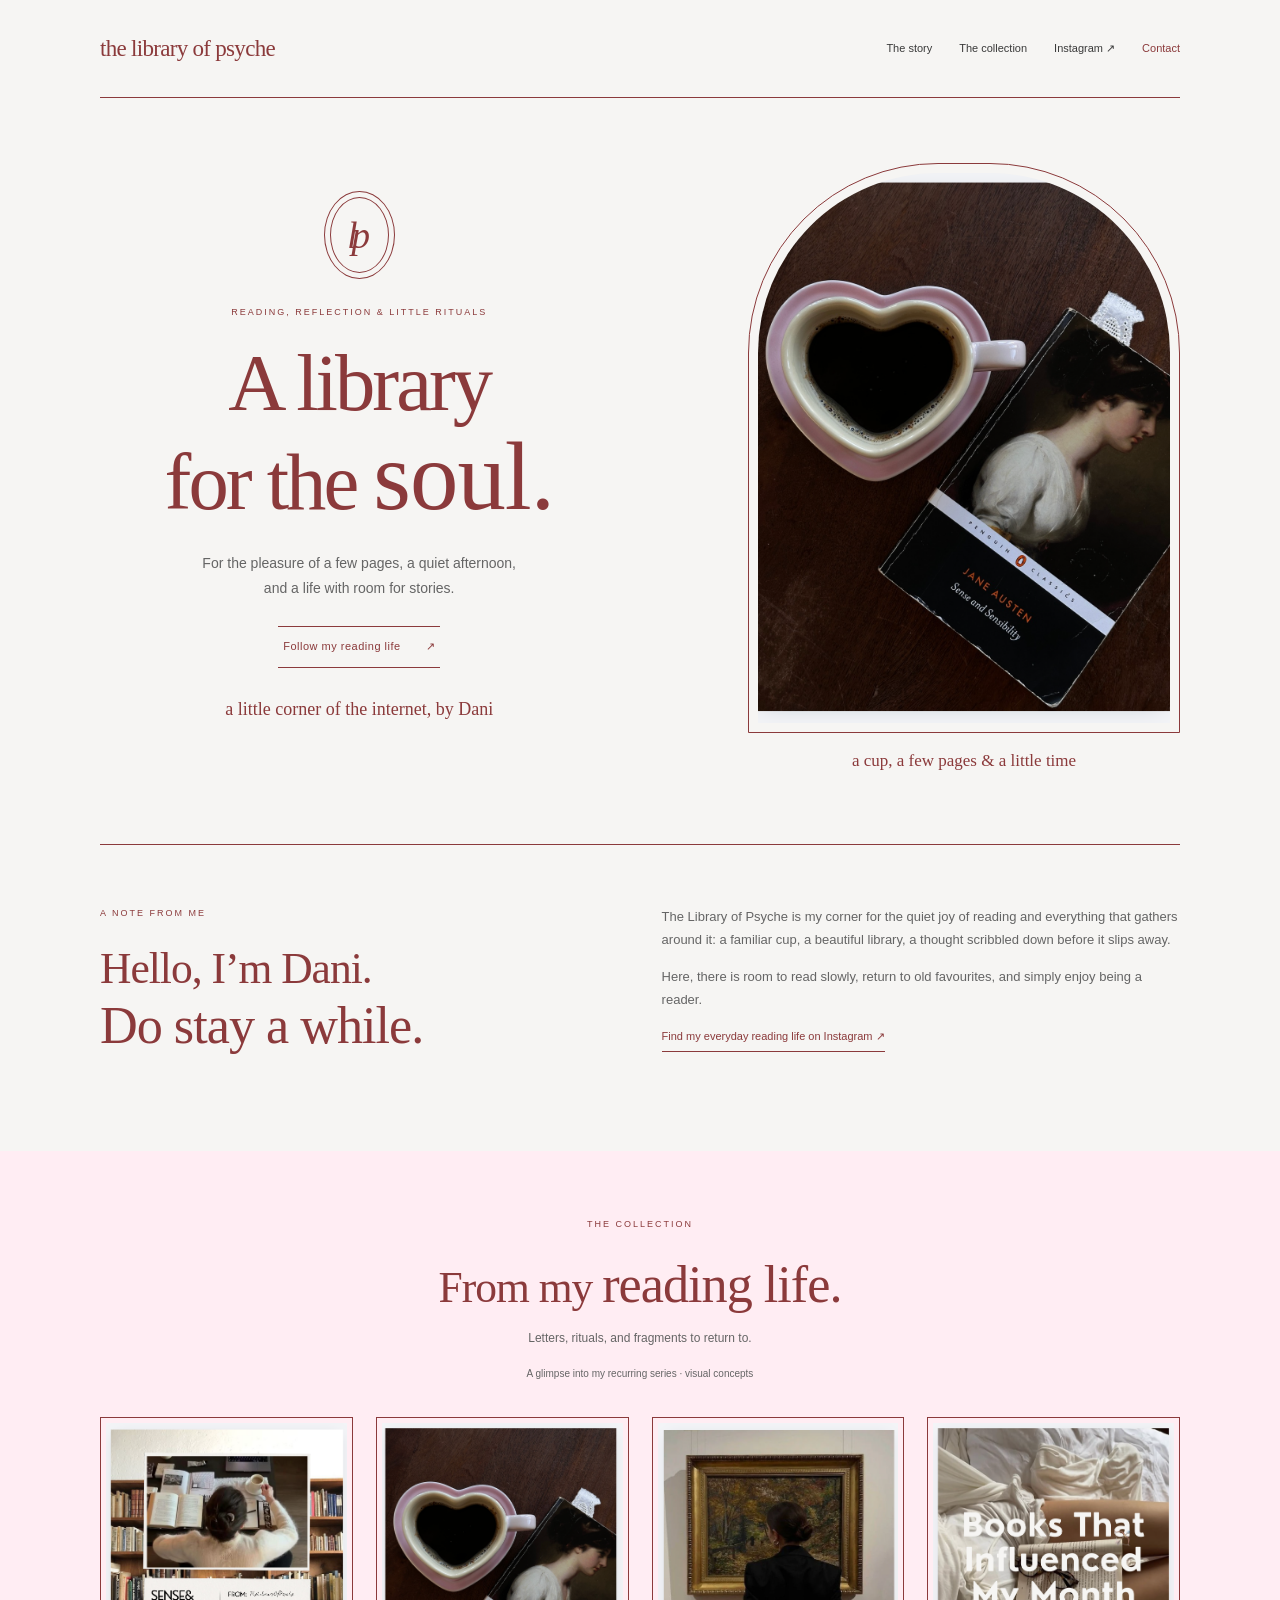
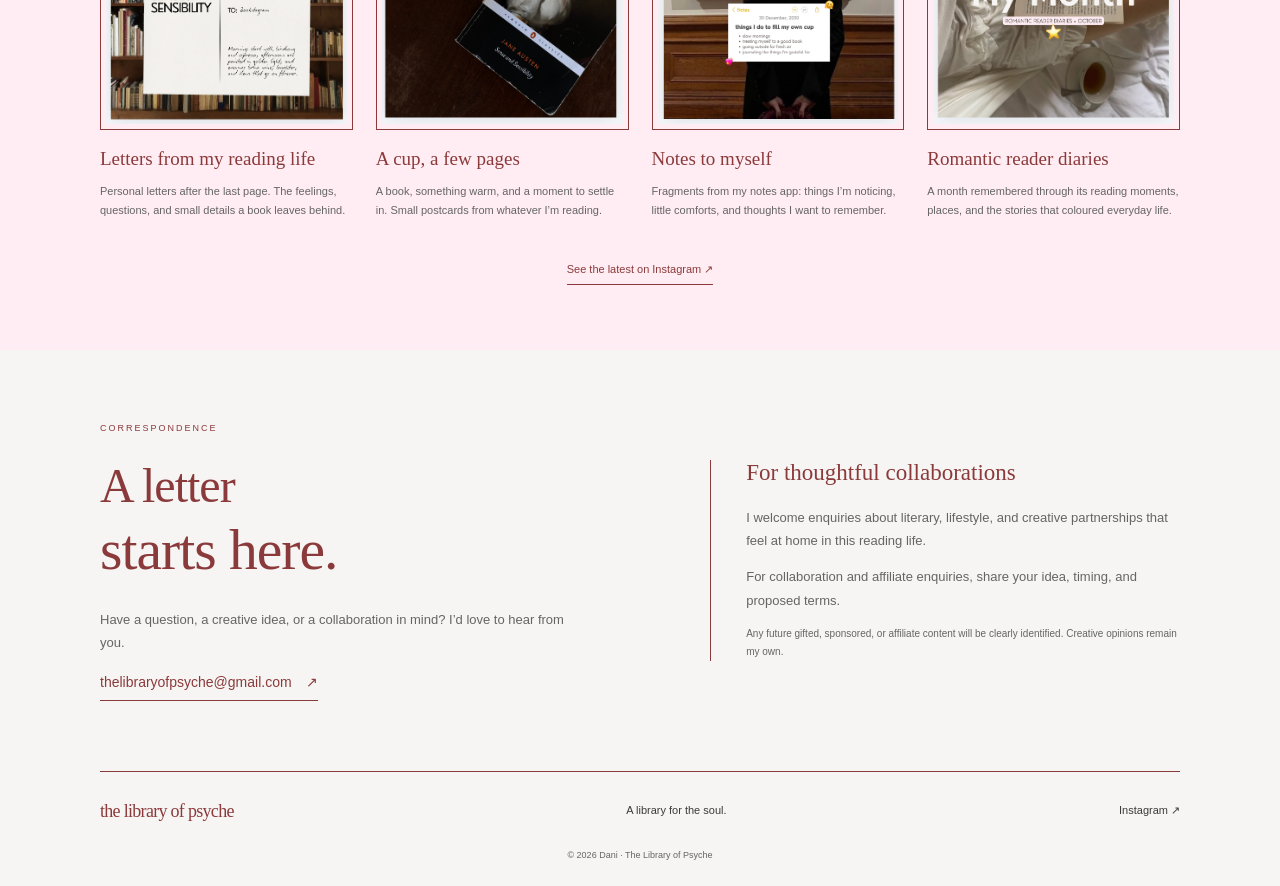
==== index.html @ 0894fc6d "Add files via upload" ====
<!doctype html>
<html lang="en">
<head>
<meta charset="utf-8"><meta name="viewport" content="width=device-width, initial-scale=1">
<title>The Library of Psyche — A library for the soul</title>
<meta name="description" content="A romantic reading life with Dani. Personal letters, quiet rituals, literary places, and little things worth keeping.">
<meta name="theme-color" content="#f6f5f3">
<meta property="og:title" content="The Library of Psyche"><meta property="og:description" content="A library for the soul. Explore Dani’s romantic reading life and creative work."><meta property="og:type" content="website">
<link rel="icon" href="assets/favicon.svg" type="image/svg+xml"><link rel="stylesheet" href="styles.css">
</head>
<body>
<a class="skip" href="#main">Skip to content</a>
<header class="header wrap"><a class="brand" href="#" aria-label="The Library of Psyche home">the library of psyche</a><nav aria-label="Main navigation"><a href="#about">The story</a><a href="#work">The collection</a><a href="https://www.instagram.com/thelibraryofpsyche/" target="_blank" rel="noopener noreferrer">Instagram ↗</a><a class="nav-contact" href="#contact">Contact</a></nav></header>
<main id="main">
<section class="hero wrap" aria-labelledby="hero-title"><div class="hero-copy"><div class="monogram" aria-hidden="true">lp</div><p class="eyebrow">READING, REFLECTION & LITTLE RITUALS</p><h1 id="hero-title">A library<br>for the <span class="script">soul.</span></h1><p class="intro">For the pleasure of a few pages, a quiet afternoon, and a life with room for stories.</p><a class="button" href="https://www.instagram.com/thelibraryofpsyche/" target="_blank" rel="noopener noreferrer">Follow my reading life <span aria-hidden="true">↗</span></a><div class="hero-signature">a little corner of the internet, by Dani</div></div><div class="hero-art"><div class="photo-label">a cup, a few pages & a little time</div><img src="assets/book-and-coffee.png" alt="A heart-shaped cup of coffee beside a well-loved copy of Sense and Sensibility" width="1128" height="1388" fetchpriority="high"></div></section>

<section id="about" class="about wrap"><div><p class="eyebrow">A NOTE FROM ME</p><h2>Hello, I’m Dani.<br><span class="script">Do stay a while.</span></h2></div><div class="about-copy"><p>The Library of Psyche is my corner for the quiet joy of reading and everything that gathers around it: a familiar cup, a beautiful library, a thought scribbled down before it slips away.</p><p>Here, there is room to read slowly, return to old favourites, and simply enjoy being a reader.</p><a class="text-link" href="https://www.instagram.com/thelibraryofpsyche/" target="_blank" rel="noopener noreferrer">Find my everyday reading life on Instagram <span aria-hidden="true">↗</span></a></div></section>
<section id="work" class="collection"><div class="wrap"><div class="section-heading"><div><p class="eyebrow">THE COLLECTION</p><h2>From my <span class="script">reading life.</span></h2></div><p>Letters, rituals, and fragments to return to.</p></div><p class="study-note">A glimpse into my recurring series · visual concepts</p><div class="work-grid"><article class="work-card"><div class="image-wrap"><img src="assets/reading-letter.png" alt="Postcard-style reading letter concept for Sense and Sensibility, layered over library shelves" loading="lazy" width="1118" height="1386"></div><div class="card-heading"><h3>Letters from my reading life</h3></div><p>Personal letters after the last page. The feelings, questions, and small details a book leaves behind.</p></article><article class="work-card offset"><div class="image-wrap"><img src="assets/book-and-coffee.png" alt="Overhead book-and-drink photograph, the recurring composition for A cup, a few pages" loading="lazy" width="1128" height="1388"></div><div class="card-heading"><h3>A cup, a few pages</h3></div><p>A book, something warm, and a moment to settle in. Small postcards from whatever I’m reading.</p></article><article class="work-card"><div class="image-wrap"><img src="assets/personal-notes.png" alt="Personal notes concept about restorative rituals, layered over a photograph in an art gallery" loading="lazy" width="1112" height="1396"></div><div class="card-heading"><h3>Notes to myself</h3></div><p>Fragments from my notes app: things I’m noticing, little comforts, and thoughts I want to remember.</p></article><article class="work-card offset"><div class="image-wrap"><img src="assets/monthly-diary.png" alt="Romantic Reader Diaries October concept with title text over a quiet reading-in-bed photograph" loading="lazy" width="1114" height="1388"></div><div class="card-heading"><h3>Romantic reader diaries</h3></div><p>A month remembered through its reading moments, places, and the stories that coloured everyday life.</p></article></div><div class="collection-footer"><p>And between these pages: bookshops, wandering, and ordinary days.</p><a class="text-link" href="https://www.instagram.com/thelibraryofpsyche/" target="_blank" rel="noopener noreferrer">See the latest on Instagram ↗</a></div></div></section>

<section id="contact" class="contact"><div class="wrap contact-grid"><div><p class="eyebrow">CORRESPONDENCE</p><h2>A letter<br><span class="script">starts here.</span></h2><p>Have a question, a creative idea, or a collaboration in mind? I’d love to hear from you.</p><a class="email" href="mailto:thelibraryofpsyche@gmail.com">thelibraryofpsyche@gmail.com <span aria-hidden="true">↗</span></a></div><div class="collab-note"><h3>For thoughtful collaborations</h3><p>I welcome enquiries about literary, lifestyle, and creative partnerships that feel at home in this reading life.</p><p>For collaboration and affiliate enquiries, share your idea, timing, and proposed terms.</p><p class="disclosure">Any future gifted, sponsored, or affiliate content will be clearly identified. Creative opinions remain my own.</p></div></div></section>
</main>
<footer class="wrap footer"><a class="brand footer-brand" href="#">the library of psyche</a><p>A library for the soul.</p><a href="https://www.instagram.com/thelibraryofpsyche/" target="_blank" rel="noopener noreferrer">Instagram ↗</a><span>© <span id="year">2026</span> Dani · The Library of Psyche</span></footer>
<script src="script.js"></script>
</body></html>
---- styles.css ----
@font-face{font-family:Nourd;src:url('assets/fonts/nourd.woff2') format('woff2');font-display:swap}@font-face{font-family:'New Icon Script';src:url('assets/fonts/new-icon-script.woff2') format('woff2');font-display:swap}@font-face{font-family:'Biro Script Plus';src:url('assets/fonts/biro-script-plus.woff2') format('woff2');font-display:swap}
:root{--paper:#f6f5f3;--wine:#8b3a3b;--ink:#3a3a3a;--pink:#ffedf3;--muted:#656565}*{box-sizing:border-box}html{scroll-behavior:smooth;scroll-padding-top:30px}body{margin:0;background:var(--paper);color:var(--ink);font:15px/1.8 Nourd,'Trebuchet MS',sans-serif}a{color:inherit;text-decoration:none}a:focus-visible{outline:2px solid var(--wine);outline-offset:6px}img{display:block;width:100%;height:auto}.wrap{width:min(1080px,86%);margin-inline:auto}.header{display:flex;align-items:center;justify-content:space-between;padding:28px 0;border-bottom:1px solid var(--wine);gap:25px}.brand{font-family:Georgia,serif;font-size:23px;letter-spacing:-.7px;color:var(--wine)}nav{display:flex;gap:27px;font-size:11px}.nav-contact{color:var(--wine)}.hero{display:grid;grid-template-columns:1.2fr 1fr;gap:12%;align-items:center;padding-block:65px 85px}.hero-copy{text-align:center}.monogram{border:1px solid var(--wine);outline:1px solid var(--wine);outline-offset:5px;border-radius:50%;width:59px;height:76px;display:grid;place-items:center;font:italic 37px Georgia,serif;color:var(--wine);margin:0 auto 31px;letter-spacing:-6px;padding-right:7px}.eyebrow{font-size:9px;font-weight:400;letter-spacing:2px;color:var(--wine);margin:0 0 21px}h1,h2,h3,p{margin-top:0}h1{font-family:Georgia,serif;font-weight:400;font-size:clamp(60px,6.3vw,87px);line-height:1.05;letter-spacing:-3px;color:var(--wine);margin-bottom:23px}.script{font-family:'New Icon Script','Biro Script Plus','Snell Roundhand','Brush Script MT',cursive;font-weight:400;letter-spacing:-1px}h1 .script{font-size:1.2em}.intro{font-size:14px;color:var(--muted);max-width:330px;margin:0 auto 25px}.button{display:inline-flex;gap:25px;border-block:1px solid var(--wine);color:var(--wine);font-size:11px;letter-spacing:.5px;padding:10px 5px}.button:hover,.text-link:hover{color:var(--ink)}.hero-signature{font-family:'Biro Script Plus','Snell Roundhand',cursive;color:var(--wine);font-size:18px;margin-top:25px}.hero-art{position:relative;border:1px solid var(--wine);padding:9px;border-radius:190px 190px 0 0;margin-bottom:26px}.hero-art img{aspect-ratio:3/4;object-fit:cover;border-radius:180px 180px 0 0}.photo-label{position:absolute;top:calc(100% + 14px);left:0;right:0;text-align:center;font-family:'Biro Script Plus','Snell Roundhand',cursive;font-size:17px;color:var(--wine)}.about{border-top:1px solid var(--wine);display:grid;grid-template-columns:1fr 1.2fr;gap:12%;padding-block:60px 70px}h2{font:400 clamp(32px,3.4vw,45px)/1.2 Georgia,serif;letter-spacing:-1px;color:var(--wine);margin-bottom:24px}h2 .script{font-size:1.2em}.about-copy{font-size:13px;color:var(--muted)}.text-link{font-size:11px;color:var(--wine);border-bottom:1px solid var(--wine);padding-bottom:4px;display:inline-block}.collection{padding:65px 0;background:var(--pink)}.section-heading{text-align:center}.section-heading h2{margin-bottom:12px}.section-heading>p{font-size:12px;color:var(--muted);margin-bottom:16px}.study-note{text-align:center;font-size:10px;color:var(--muted);margin:0 0 34px}.work-grid{display:grid;grid-template-columns:repeat(4,1fr);gap:23px}.image-wrap{border:1px solid var(--wine);padding:5px}.image-wrap img{aspect-ratio:4/5;object-fit:cover}.card-heading h3{font:400 19px/1.3 Georgia,serif;color:var(--wine);margin:17px 0 10px}.work-card>p{font-size:11px;color:var(--muted);line-height:1.7;margin-bottom:0}.collection-footer{text-align:center;margin-top:35px}.collection-footer p{display:none}.contact{padding-block:70px}.contact-grid{display:grid;grid-template-columns:1fr 1fr;gap:13%;align-items:center}.contact h2{font-size:48px}.contact p:not(.eyebrow){font-size:13px;color:var(--muted)}.email{display:inline-block;color:var(--wine);font-size:14px;border-bottom:1px solid var(--wine);padding-bottom:5px}.email span{margin-left:10px}.collab-note{border-left:1px solid var(--wine);padding-left:35px}.collab-note h3{font:400 23px Georgia,serif;color:var(--wine);margin-bottom:20px}.collab-note .disclosure{font-size:10px!important;margin-bottom:0}.footer{display:flex;flex-wrap:wrap;justify-content:space-between;align-items:center;gap:20px;border-top:1px solid var(--wine);padding-block:23px}.footer .brand{font-size:18px}.footer p,.footer>a:not(.brand){font-size:11px;margin:0}.footer>span{font-size:9px;color:var(--muted);width:100%;text-align:center}.skip{position:absolute;top:-100px;left:15px;background:var(--paper);padding:10px;z-index:10}.skip:focus{top:10px}
@media(max-width:760px){.header{flex-direction:column;gap:16px;padding-block:23px}nav{gap:24px;font-size:10px}.hero{gap:8%;padding-block:55px 65px}.eyebrow{font-size:8px;letter-spacing:1.2px}h1{font-size:58px}.intro{font-size:12px}.hero-signature{font-size:15px}.button{font-size:10px;gap:10px}.hero-art{padding:6px}.photo-label{font-size:14px}.monogram{width:45px;height:58px;font-size:29px;margin-bottom:24px}.about{gap:8%;padding-block:45px}.work-grid{grid-template-columns:1fr 1fr;gap:32px 22px}.work-card>p{font-size:12px}.contact-grid{gap:8%}.collab-note{padding-left:22px}.email{font-size:11px}.contact h2{font-size:39px}}@media(max-width:520px){.hero{grid-template-columns:1fr;gap:36px;padding-top:40px}h1{font-size:68px}.hero-art{width:72%;margin:0 auto 25px}.intro{font-size:13px;max-width:280px}.hero-signature{font-size:18px}.button{font-size:11px}.about{grid-template-columns:1fr;gap:4px}.about-copy{font-size:13px}.collection{padding-block:45px}.card-heading h3{font-size:18px}.work-card>p{font-size:11px}.contact-grid{grid-template-columns:1fr;gap:30px}.contact{padding-block:45px}.contact h2{font-size:42px}.collab-note{border-left:0;border-top:1px solid var(--wine);padding:25px 0 0}.email{font-size:13px}.footer{justify-content:center;text-align:center}.footer .brand{width:100%}}@media(prefers-reduced-motion:reduce){html{scroll-behavior:auto}}
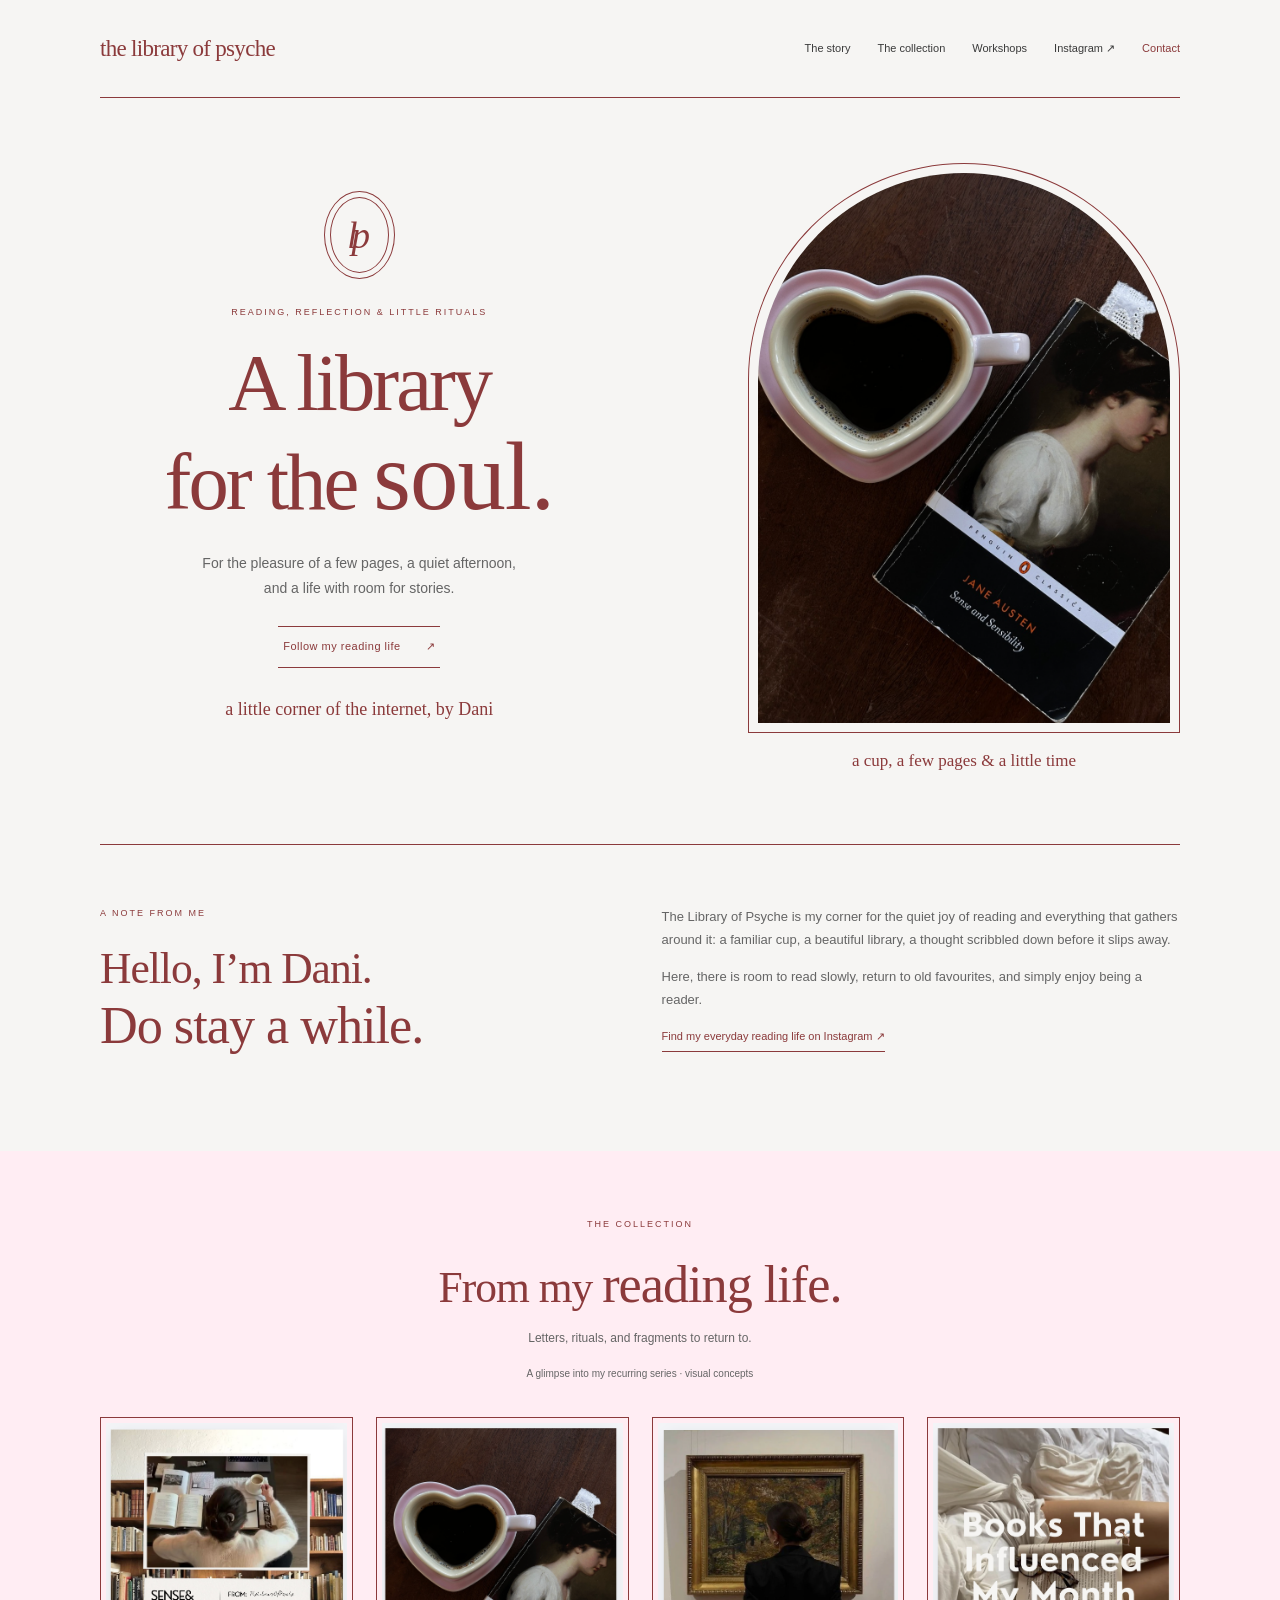
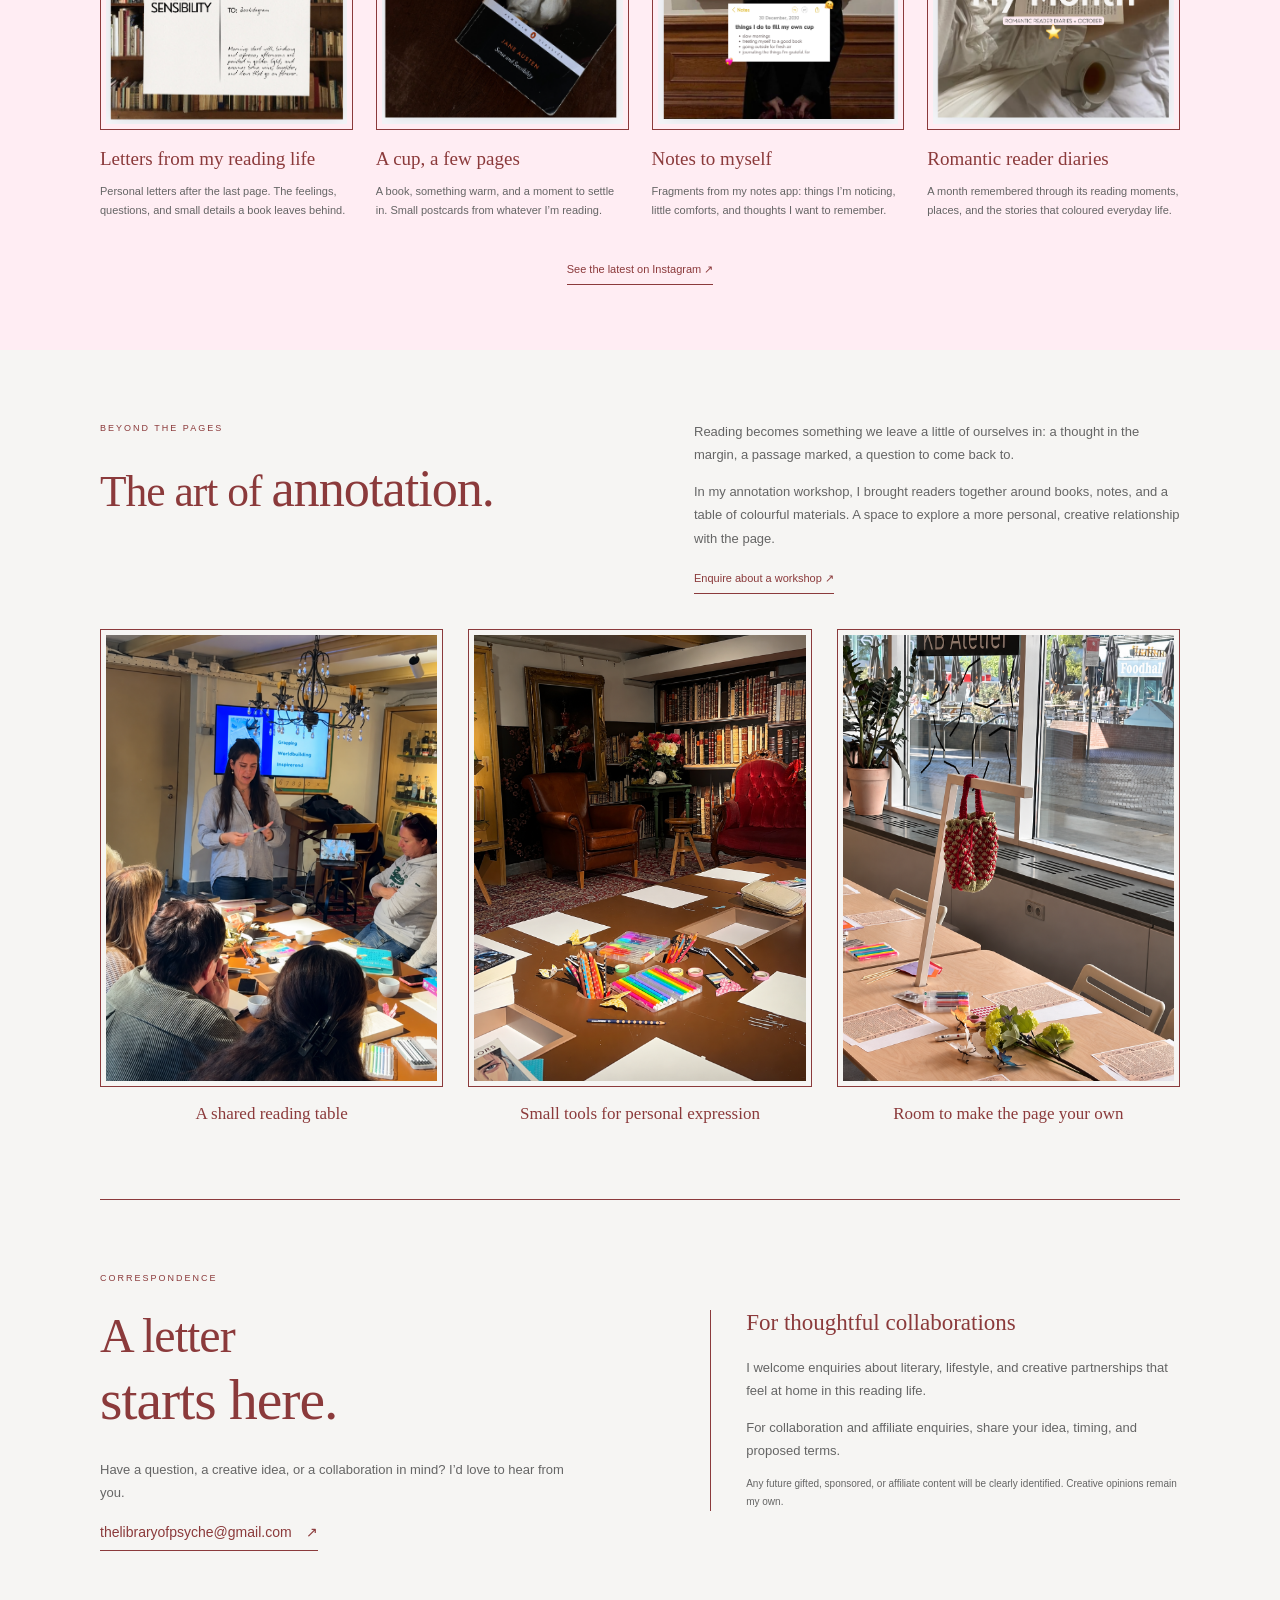
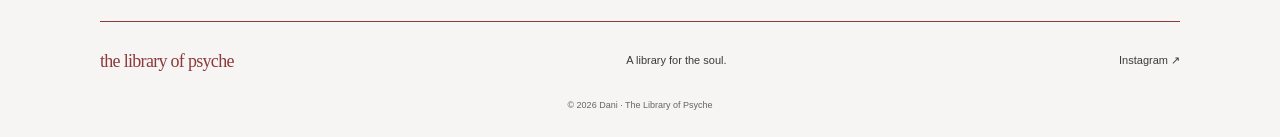
==== commit 93cc76ae: "Add files via upload" ====
--- a/index.html
+++ b/index.html
@@ -6,16 +6,20 @@
 <meta name="description" content="A romantic reading life with Dani. Personal letters, quiet rituals, literary places, and little things worth keeping.">
 <meta name="theme-color" content="#f6f5f3">
 <meta property="og:title" content="The Library of Psyche"><meta property="og:description" content="A library for the soul. Explore Dani’s romantic reading life and creative work."><meta property="og:type" content="website">
-<link rel="icon" href="assets/favicon.svg" type="image/svg+xml"><link rel="stylesheet" href="styles.css">
+<link rel="icon" href="assets/favicon.png" type="image/png"><link rel="stylesheet" href="styles.css">
 </head>
 <body>
 <a class="skip" href="#main">Skip to content</a>
-<header class="header wrap"><a class="brand" href="#" aria-label="The Library of Psyche home">the library of psyche</a><nav aria-label="Main navigation"><a href="#about">The story</a><a href="#work">The collection</a><a href="https://www.instagram.com/thelibraryofpsyche/" target="_blank" rel="noopener noreferrer">Instagram ↗</a><a class="nav-contact" href="#contact">Contact</a></nav></header>
+<header class="header wrap"><a class="brand" href="#" aria-label="The Library of Psyche home">the library of psyche</a><nav aria-label="Main navigation"><a href="#about">The story</a><a href="#work">The collection</a><a href="#workshops">Workshops</a><a href="https://www.instagram.com/thelibraryofpsyche/" target="_blank" rel="noopener noreferrer">Instagram ↗</a><a class="nav-contact" href="#contact">Contact</a></nav></header>
 <main id="main">
-<section class="hero wrap" aria-labelledby="hero-title"><div class="hero-copy"><div class="monogram" aria-hidden="true">lp</div><p class="eyebrow">READING, REFLECTION & LITTLE RITUALS</p><h1 id="hero-title">A library<br>for the <span class="script">soul.</span></h1><p class="intro">For the pleasure of a few pages, a quiet afternoon, and a life with room for stories.</p><a class="button" href="https://www.instagram.com/thelibraryofpsyche/" target="_blank" rel="noopener noreferrer">Follow my reading life <span aria-hidden="true">↗</span></a><div class="hero-signature">a little corner of the internet, by Dani</div></div><div class="hero-art"><div class="photo-label">a cup, a few pages & a little time</div><img src="assets/book-and-coffee.png" alt="A heart-shaped cup of coffee beside a well-loved copy of Sense and Sensibility" width="1128" height="1388" fetchpriority="high"></div></section>
+<section class="hero wrap" aria-labelledby="hero-title"><div class="hero-copy"><div class="monogram" aria-hidden="true">lp</div><p class="eyebrow">READING, REFLECTION & LITTLE RITUALS</p><h1 id="hero-title">A library<br>for the <span class="script">soul.</span></h1><p class="intro">For the pleasure of a few pages, a quiet afternoon, and a life with room for stories.</p><a class="button" href="https://www.instagram.com/thelibraryofpsyche/" target="_blank" rel="noopener noreferrer">Follow my reading life <span aria-hidden="true">↗</span></a><div class="hero-signature">a little corner of the internet, by Dani</div></div><div class="hero-art"><div class="photo-label">a cup, a few pages & a little time</div><div class="hero-photo"><img src="assets/book-and-coffee.png" alt="A heart-shaped cup of coffee beside a well-loved copy of Sense and Sensibility" width="1128" height="1388" fetchpriority="high"></div></div></section>
 
 <section id="about" class="about wrap"><div><p class="eyebrow">A NOTE FROM ME</p><h2>Hello, I’m Dani.<br><span class="script">Do stay a while.</span></h2></div><div class="about-copy"><p>The Library of Psyche is my corner for the quiet joy of reading and everything that gathers around it: a familiar cup, a beautiful library, a thought scribbled down before it slips away.</p><p>Here, there is room to read slowly, return to old favourites, and simply enjoy being a reader.</p><a class="text-link" href="https://www.instagram.com/thelibraryofpsyche/" target="_blank" rel="noopener noreferrer">Find my everyday reading life on Instagram <span aria-hidden="true">↗</span></a></div></section>
 <section id="work" class="collection"><div class="wrap"><div class="section-heading"><div><p class="eyebrow">THE COLLECTION</p><h2>From my <span class="script">reading life.</span></h2></div><p>Letters, rituals, and fragments to return to.</p></div><p class="study-note">A glimpse into my recurring series · visual concepts</p><div class="work-grid"><article class="work-card"><div class="image-wrap"><img src="assets/reading-letter.png" alt="Postcard-style reading letter concept for Sense and Sensibility, layered over library shelves" loading="lazy" width="1118" height="1386"></div><div class="card-heading"><h3>Letters from my reading life</h3></div><p>Personal letters after the last page. The feelings, questions, and small details a book leaves behind.</p></article><article class="work-card offset"><div class="image-wrap"><img src="assets/book-and-coffee.png" alt="Overhead book-and-drink photograph, the recurring composition for A cup, a few pages" loading="lazy" width="1128" height="1388"></div><div class="card-heading"><h3>A cup, a few pages</h3></div><p>A book, something warm, and a moment to settle in. Small postcards from whatever I’m reading.</p></article><article class="work-card"><div class="image-wrap"><img src="assets/personal-notes.png" alt="Personal notes concept about restorative rituals, layered over a photograph in an art gallery" loading="lazy" width="1112" height="1396"></div><div class="card-heading"><h3>Notes to myself</h3></div><p>Fragments from my notes app: things I’m noticing, little comforts, and thoughts I want to remember.</p></article><article class="work-card offset"><div class="image-wrap"><img src="assets/monthly-diary.png" alt="Romantic Reader Diaries October concept with title text over a quiet reading-in-bed photograph" loading="lazy" width="1114" height="1388"></div><div class="card-heading"><h3>Romantic reader diaries</h3></div><p>A month remembered through its reading moments, places, and the stories that coloured everyday life.</p></article></div><div class="collection-footer"><p>And between these pages: bookshops, wandering, and ordinary days.</p><a class="text-link" href="https://www.instagram.com/thelibraryofpsyche/" target="_blank" rel="noopener noreferrer">See the latest on Instagram ↗</a></div></div></section>
+
+<section id="workshops" class="workshops wrap" aria-labelledby="workshop-title">
+<div class="workshop-heading"><div><p class="eyebrow">BEYOND THE PAGES</p><h2 id="workshop-title">The art of <span class="script">annotation.</span></h2></div><div class="workshop-copy"><p>Reading becomes something we leave a little of ourselves in: a thought in the margin, a passage marked, a question to come back to.</p><p>In my annotation workshop, I brought readers together around books, notes, and a table of colourful materials. A space to explore a more personal, creative relationship with the page.</p><a class="text-link" href="mailto:thelibraryofpsyche@gmail.com?subject=Annotation%20workshop%20enquiry">Enquire about a workshop ↗</a></div></div>
+<div class="workshop-gallery"><figure><img src="assets/workshop-gathering.png" width="1143" height="1376" loading="lazy" alt="An annotation workshop in progress, with readers gathered around a table of books and pens"><figcaption>A shared reading table</figcaption></figure><figure><img src="assets/workshop-materials.png" width="1050" height="1498" loading="lazy" alt="Annotation materials, colourful pens, paper and books laid out in a book-lined room"><figcaption>Small tools for personal expression</figcaption></figure><figure><img src="assets/workshop-atelier.png" width="1007" height="1562" loading="lazy" alt="Workshop tables at KB Atelier prepared with printed reading passages and creative materials"><figcaption>Room to make the page your own</figcaption></figure></div></section>
 
 <section id="contact" class="contact"><div class="wrap contact-grid"><div><p class="eyebrow">CORRESPONDENCE</p><h2>A letter<br><span class="script">starts here.</span></h2><p>Have a question, a creative idea, or a collaboration in mind? I’d love to hear from you.</p><a class="email" href="mailto:thelibraryofpsyche@gmail.com">thelibraryofpsyche@gmail.com <span aria-hidden="true">↗</span></a></div><div class="collab-note"><h3>For thoughtful collaborations</h3><p>I welcome enquiries about literary, lifestyle, and creative partnerships that feel at home in this reading life.</p><p>For collaboration and affiliate enquiries, share your idea, timing, and proposed terms.</p><p class="disclosure">Any future gifted, sponsored, or affiliate content will be clearly identified. Creative opinions remain my own.</p></div></div></section>
 </main>
--- a/styles.css
+++ b/styles.css
@@ -1,3 +1,10 @@
 @font-face{font-family:Nourd;src:url('assets/fonts/nourd.woff2') format('woff2');font-display:swap}@font-face{font-family:'New Icon Script';src:url('assets/fonts/new-icon-script.woff2') format('woff2');font-display:swap}@font-face{font-family:'Biro Script Plus';src:url('assets/fonts/biro-script-plus.woff2') format('woff2');font-display:swap}
-:root{--paper:#f6f5f3;--wine:#8b3a3b;--ink:#3a3a3a;--pink:#ffedf3;--muted:#656565}*{box-sizing:border-box}html{scroll-behavior:smooth;scroll-padding-top:30px}body{margin:0;background:var(--paper);color:var(--ink);font:15px/1.8 Nourd,'Trebuchet MS',sans-serif}a{color:inherit;text-decoration:none}a:focus-visible{outline:2px solid var(--wine);outline-offset:6px}img{display:block;width:100%;height:auto}.wrap{width:min(1080px,86%);margin-inline:auto}.header{display:flex;align-items:center;justify-content:space-between;padding:28px 0;border-bottom:1px solid var(--wine);gap:25px}.brand{font-family:Georgia,serif;font-size:23px;letter-spacing:-.7px;color:var(--wine)}nav{display:flex;gap:27px;font-size:11px}.nav-contact{color:var(--wine)}.hero{display:grid;grid-template-columns:1.2fr 1fr;gap:12%;align-items:center;padding-block:65px 85px}.hero-copy{text-align:center}.monogram{border:1px solid var(--wine);outline:1px solid var(--wine);outline-offset:5px;border-radius:50%;width:59px;height:76px;display:grid;place-items:center;font:italic 37px Georgia,serif;color:var(--wine);margin:0 auto 31px;letter-spacing:-6px;padding-right:7px}.eyebrow{font-size:9px;font-weight:400;letter-spacing:2px;color:var(--wine);margin:0 0 21px}h1,h2,h3,p{margin-top:0}h1{font-family:Georgia,serif;font-weight:400;font-size:clamp(60px,6.3vw,87px);line-height:1.05;letter-spacing:-3px;color:var(--wine);margin-bottom:23px}.script{font-family:'New Icon Script','Biro Script Plus','Snell Roundhand','Brush Script MT',cursive;font-weight:400;letter-spacing:-1px}h1 .script{font-size:1.2em}.intro{font-size:14px;color:var(--muted);max-width:330px;margin:0 auto 25px}.button{display:inline-flex;gap:25px;border-block:1px solid var(--wine);color:var(--wine);font-size:11px;letter-spacing:.5px;padding:10px 5px}.button:hover,.text-link:hover{color:var(--ink)}.hero-signature{font-family:'Biro Script Plus','Snell Roundhand',cursive;color:var(--wine);font-size:18px;margin-top:25px}.hero-art{position:relative;border:1px solid var(--wine);padding:9px;border-radius:190px 190px 0 0;margin-bottom:26px}.hero-art img{aspect-ratio:3/4;object-fit:cover;border-radius:180px 180px 0 0}.photo-label{position:absolute;top:calc(100% + 14px);left:0;right:0;text-align:center;font-family:'Biro Script Plus','Snell Roundhand',cursive;font-size:17px;color:var(--wine)}.about{border-top:1px solid var(--wine);display:grid;grid-template-columns:1fr 1.2fr;gap:12%;padding-block:60px 70px}h2{font:400 clamp(32px,3.4vw,45px)/1.2 Georgia,serif;letter-spacing:-1px;color:var(--wine);margin-bottom:24px}h2 .script{font-size:1.2em}.about-copy{font-size:13px;color:var(--muted)}.text-link{font-size:11px;color:var(--wine);border-bottom:1px solid var(--wine);padding-bottom:4px;display:inline-block}.collection{padding:65px 0;background:var(--pink)}.section-heading{text-align:center}.section-heading h2{margin-bottom:12px}.section-heading>p{font-size:12px;color:var(--muted);margin-bottom:16px}.study-note{text-align:center;font-size:10px;color:var(--muted);margin:0 0 34px}.work-grid{display:grid;grid-template-columns:repeat(4,1fr);gap:23px}.image-wrap{border:1px solid var(--wine);padding:5px}.image-wrap img{aspect-ratio:4/5;object-fit:cover}.card-heading h3{font:400 19px/1.3 Georgia,serif;color:var(--wine);margin:17px 0 10px}.work-card>p{font-size:11px;color:var(--muted);line-height:1.7;margin-bottom:0}.collection-footer{text-align:center;margin-top:35px}.collection-footer p{display:none}.contact{padding-block:70px}.contact-grid{display:grid;grid-template-columns:1fr 1fr;gap:13%;align-items:center}.contact h2{font-size:48px}.contact p:not(.eyebrow){font-size:13px;color:var(--muted)}.email{display:inline-block;color:var(--wine);font-size:14px;border-bottom:1px solid var(--wine);padding-bottom:5px}.email span{margin-left:10px}.collab-note{border-left:1px solid var(--wine);padding-left:35px}.collab-note h3{font:400 23px Georgia,serif;color:var(--wine);margin-bottom:20px}.collab-note .disclosure{font-size:10px!important;margin-bottom:0}.footer{display:flex;flex-wrap:wrap;justify-content:space-between;align-items:center;gap:20px;border-top:1px solid var(--wine);padding-block:23px}.footer .brand{font-size:18px}.footer p,.footer>a:not(.brand){font-size:11px;margin:0}.footer>span{font-size:9px;color:var(--muted);width:100%;text-align:center}.skip{position:absolute;top:-100px;left:15px;background:var(--paper);padding:10px;z-index:10}.skip:focus{top:10px}
+:root{--paper:#f6f5f3;--wine:#8b3a3b;--deep-wine:#5d2526;--ink:#3a3a3a;--pink:#ffedf3;--muted:#656565}*{box-sizing:border-box}html{scroll-behavior:smooth;scroll-padding-top:30px}body{margin:0;background:var(--paper);color:var(--ink);font:15px/1.8 Nourd,'Trebuchet MS',sans-serif}a{color:inherit;text-decoration:none}a:focus-visible{outline:2px solid var(--wine);outline-offset:6px}img{display:block;width:100%;height:auto}.wrap{width:min(1080px,86%);margin-inline:auto}.header{display:flex;align-items:center;justify-content:space-between;padding:28px 0;border-bottom:1px solid var(--wine);gap:25px}.brand{font-family:Georgia,serif;font-size:23px;letter-spacing:-.7px;color:var(--wine)}nav{display:flex;gap:27px;font-size:11px}.nav-contact{color:var(--wine)}.hero{display:grid;grid-template-columns:1.2fr 1fr;gap:12%;align-items:center;padding-block:65px 85px}.hero-copy{text-align:center}.monogram{border:1px solid var(--wine);outline:1px solid var(--wine);outline-offset:5px;border-radius:50%;width:59px;height:76px;display:grid;place-items:center;font:italic 37px Georgia,serif;color:var(--wine);margin:0 auto 31px;letter-spacing:-6px;padding-right:7px}.eyebrow{font-size:9px;font-weight:400;letter-spacing:2px;color:var(--wine);margin:0 0 21px}h1,h2,h3,p{margin-top:0}h1{font-family:Georgia,serif;font-weight:400;font-size:clamp(60px,6.3vw,87px);line-height:1.05;letter-spacing:-3px;color:var(--wine);margin-bottom:23px}.script{font-family:'New Icon Script','Biro Script Plus','Snell Roundhand','Brush Script MT',cursive;font-weight:400;letter-spacing:-1px}h1 .script{font-size:1.2em}.intro{font-size:14px;color:var(--muted);max-width:330px;margin:0 auto 25px}.button{display:inline-flex;gap:25px;border-block:1px solid var(--wine);color:var(--wine);font-size:11px;letter-spacing:.5px;padding:10px 5px}.button:hover,.text-link:hover{color:var(--ink)}.hero-signature{font-family:'Biro Script Plus','Snell Roundhand',cursive;color:var(--wine);font-size:18px;margin-top:25px}.hero-art{position:relative;border:1px solid var(--wine);padding:9px;border-radius:190px 190px 0 0;margin-bottom:26px}.hero-art img{aspect-ratio:3/4;object-fit:cover;border-radius:180px 180px 0 0}.photo-label{position:absolute;top:calc(100% + 14px);left:0;right:0;text-align:center;font-family:'Biro Script Plus','Snell Roundhand',cursive;font-size:17px;color:var(--wine)}.about{border-top:1px solid var(--wine);display:grid;grid-template-columns:1fr 1.2fr;gap:12%;padding-block:60px 70px}h2{font:400 clamp(32px,3.4vw,45px)/1.2 Georgia,serif;letter-spacing:-1px;color:var(--wine);margin-bottom:24px}h2 .script{font-size:1.2em}.about-copy{font-size:13px;color:var(--muted)}.text-link{font-size:11px;color:var(--wine);border-bottom:1px solid var(--wine);padding-bottom:4px;display:inline-block}.collection{padding:65px 0;background:var(--pink)}.section-heading{text-align:center}.section-heading h2{margin-bottom:12px}.section-heading>p{font-size:12px;color:var(--muted);margin-bottom:16px}.study-note{text-align:center;font-size:10px;color:var(--muted);margin:0 0 34px}.work-grid{display:grid;grid-template-columns:repeat(4,1fr);gap:23px}.image-wrap{border:1px solid var(--wine);padding:5px}.image-wrap img{aspect-ratio:4/5;object-fit:cover}.card-heading h3{font:400 19px/1.3 Georgia,serif;color:var(--wine);margin:17px 0 10px}.work-card>p{font-size:11px;color:var(--muted);line-height:1.7;margin-bottom:0}.collection-footer{text-align:center;margin-top:35px}.collection-footer p{display:none}.contact{padding-block:70px}.contact-grid{display:grid;grid-template-columns:1fr 1fr;gap:13%;align-items:center}.contact h2{font-size:48px}.contact p:not(.eyebrow){font-size:13px;color:var(--muted)}.email{display:inline-block;color:var(--wine);font-size:14px;border-bottom:1px solid var(--wine);padding-bottom:5px}.email span{margin-left:10px}.collab-note{border-left:1px solid var(--wine);padding-left:35px}.collab-note h3{font:400 23px Georgia,serif;color:var(--wine);margin-bottom:20px}.collab-note .disclosure{font-size:10px!important;margin-bottom:0}.footer{display:flex;flex-wrap:wrap;justify-content:space-between;align-items:center;gap:20px;border-top:1px solid var(--wine);padding-block:23px}.footer .brand{font-size:18px}.footer p,.footer>a:not(.brand){font-size:11px;margin:0}.footer>span{font-size:9px;color:var(--muted);width:100%;text-align:center}.skip{position:absolute;top:-100px;left:15px;background:var(--paper);padding:10px;z-index:10}.skip:focus{top:10px}
 @media(max-width:760px){.header{flex-direction:column;gap:16px;padding-block:23px}nav{gap:24px;font-size:10px}.hero{gap:8%;padding-block:55px 65px}.eyebrow{font-size:8px;letter-spacing:1.2px}h1{font-size:58px}.intro{font-size:12px}.hero-signature{font-size:15px}.button{font-size:10px;gap:10px}.hero-art{padding:6px}.photo-label{font-size:14px}.monogram{width:45px;height:58px;font-size:29px;margin-bottom:24px}.about{gap:8%;padding-block:45px}.work-grid{grid-template-columns:1fr 1fr;gap:32px 22px}.work-card>p{font-size:12px}.contact-grid{gap:8%}.collab-note{padding-left:22px}.email{font-size:11px}.contact h2{font-size:39px}}@media(max-width:520px){.hero{grid-template-columns:1fr;gap:36px;padding-top:40px}h1{font-size:68px}.hero-art{width:72%;margin:0 auto 25px}.intro{font-size:13px;max-width:280px}.hero-signature{font-size:18px}.button{font-size:11px}.about{grid-template-columns:1fr;gap:4px}.about-copy{font-size:13px}.collection{padding-block:45px}.card-heading h3{font-size:18px}.work-card>p{font-size:11px}.contact-grid{grid-template-columns:1fr;gap:30px}.contact{padding-block:45px}.contact h2{font-size:42px}.collab-note{border-left:0;border-top:1px solid var(--wine);padding:25px 0 0}.email{font-size:13px}.footer{justify-content:center;text-align:center}.footer .brand{width:100%}}@media(prefers-reduced-motion:reduce){html{scroll-behavior:auto}}
+
+/* Clip the photograph inside one responsive arch, including its existing pale edge. */
+.hero-art{border-radius:50% 50% 0 0 / 38% 38% 0 0}.hero-photo{aspect-ratio:3/4;overflow:hidden;border-radius:50% 50% 0 0 / 38% 38% 0 0}.hero-photo img{width:100%;height:100%;aspect-ratio:auto;object-fit:cover;object-position:center;border-radius:0;transform:scale(1.065)}
+.workshops{padding-block:70px;border-bottom:1px solid var(--wine)}.workshop-heading{display:grid;grid-template-columns:1fr 1fr;gap:10%;align-items:start;margin-bottom:35px}.workshop-copy p{font-size:13px;color:var(--muted)}.workshop-gallery{display:grid;grid-template-columns:repeat(3,1fr);gap:25px}.workshop-gallery figure{margin:0}.workshop-gallery img{aspect-ratio:3/4;object-fit:cover;border:1px solid var(--wine);padding:5px}.workshop-gallery figure:first-child img{object-position:50% 30%}.workshop-gallery figcaption{text-align:center;font-family:'Biro Script Plus','Snell Roundhand',cursive;color:var(--wine);font-size:17px;margin-top:12px}
+@media(max-width:760px){nav{gap:17px}.workshop-heading{gap:6%}.workshop-gallery{gap:15px}.workshop-gallery figcaption{font-size:14px}}@media(max-width:520px){nav{gap:13px;font-size:9px}.workshops{padding-block:45px}.workshop-heading{grid-template-columns:1fr;gap:5px}.workshop-gallery{grid-template-columns:1fr 1fr}.workshop-gallery figure:first-child{grid-column:1/-1}.workshop-gallery figure:first-child img{aspect-ratio:4/3}.workshop-gallery figcaption{font-size:15px}}
+
+.button:hover,.text-link:hover,.email:hover{color:var(--deep-wine)}
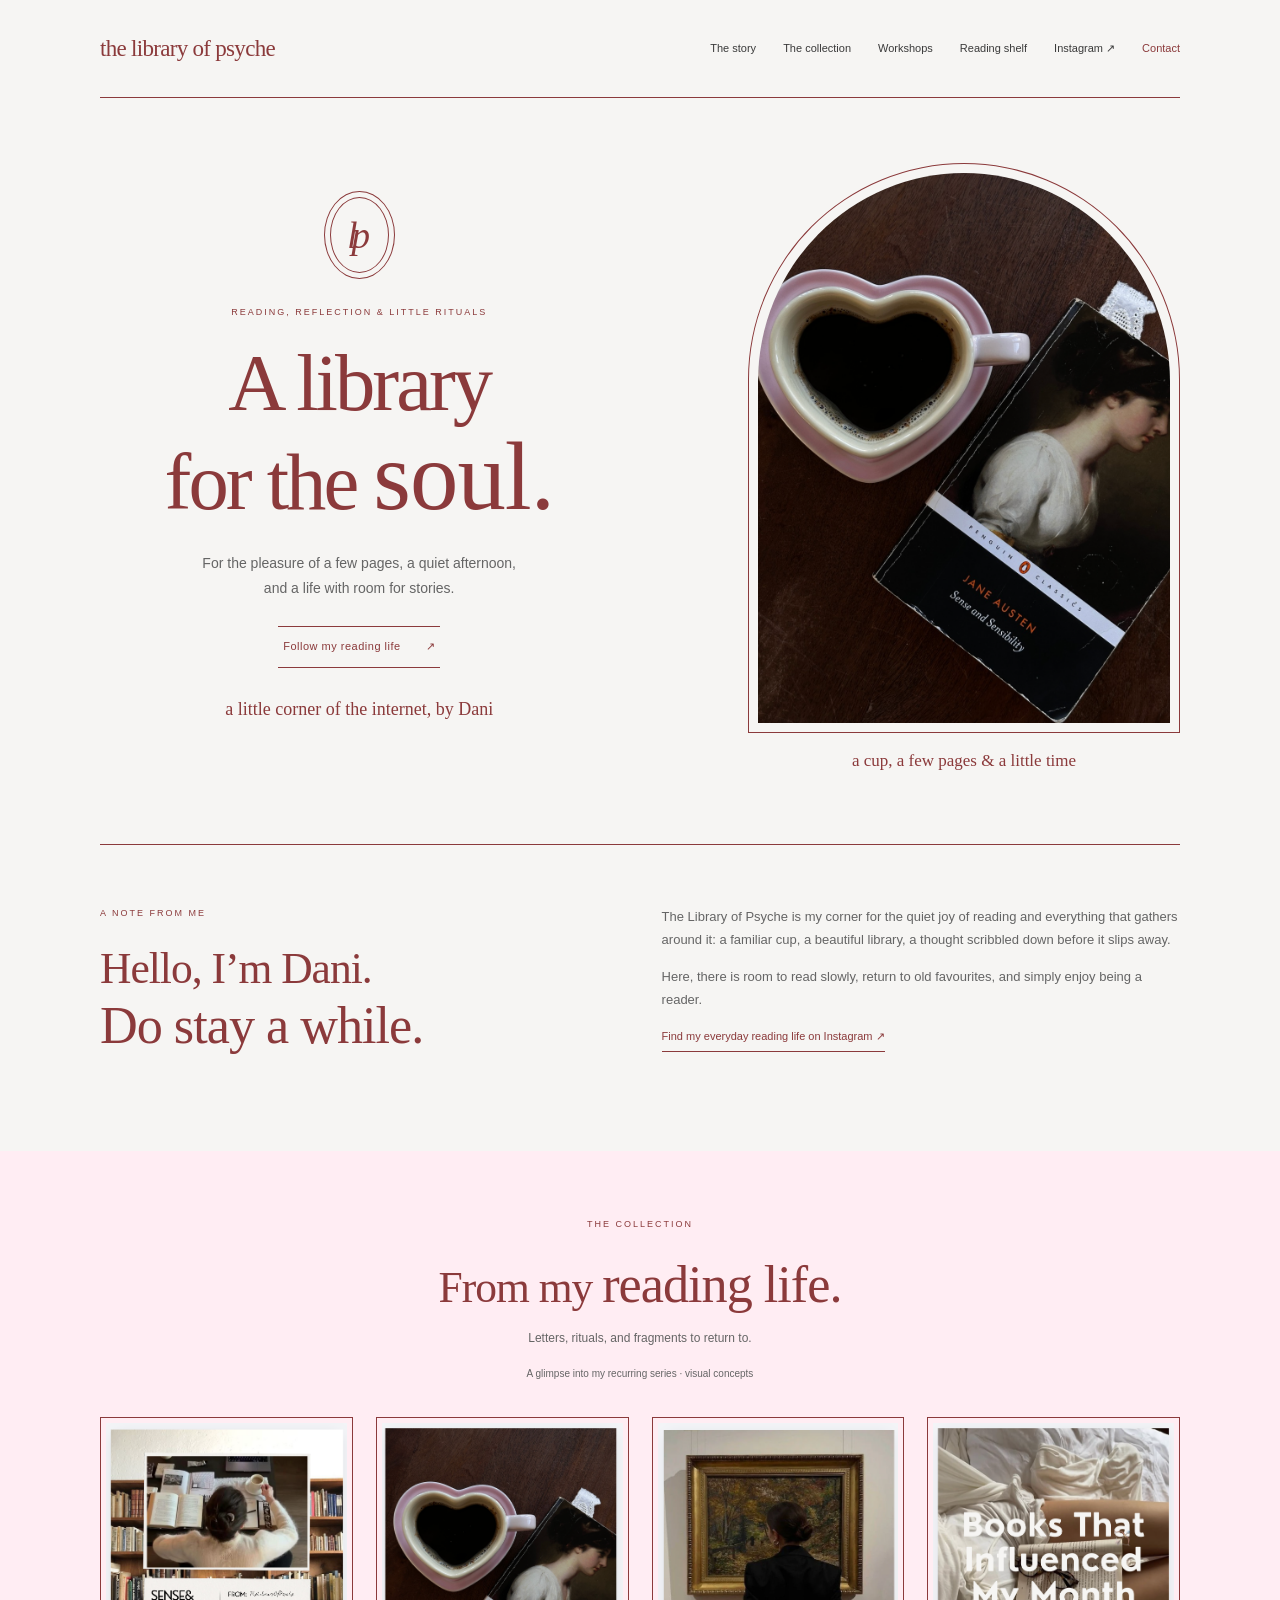
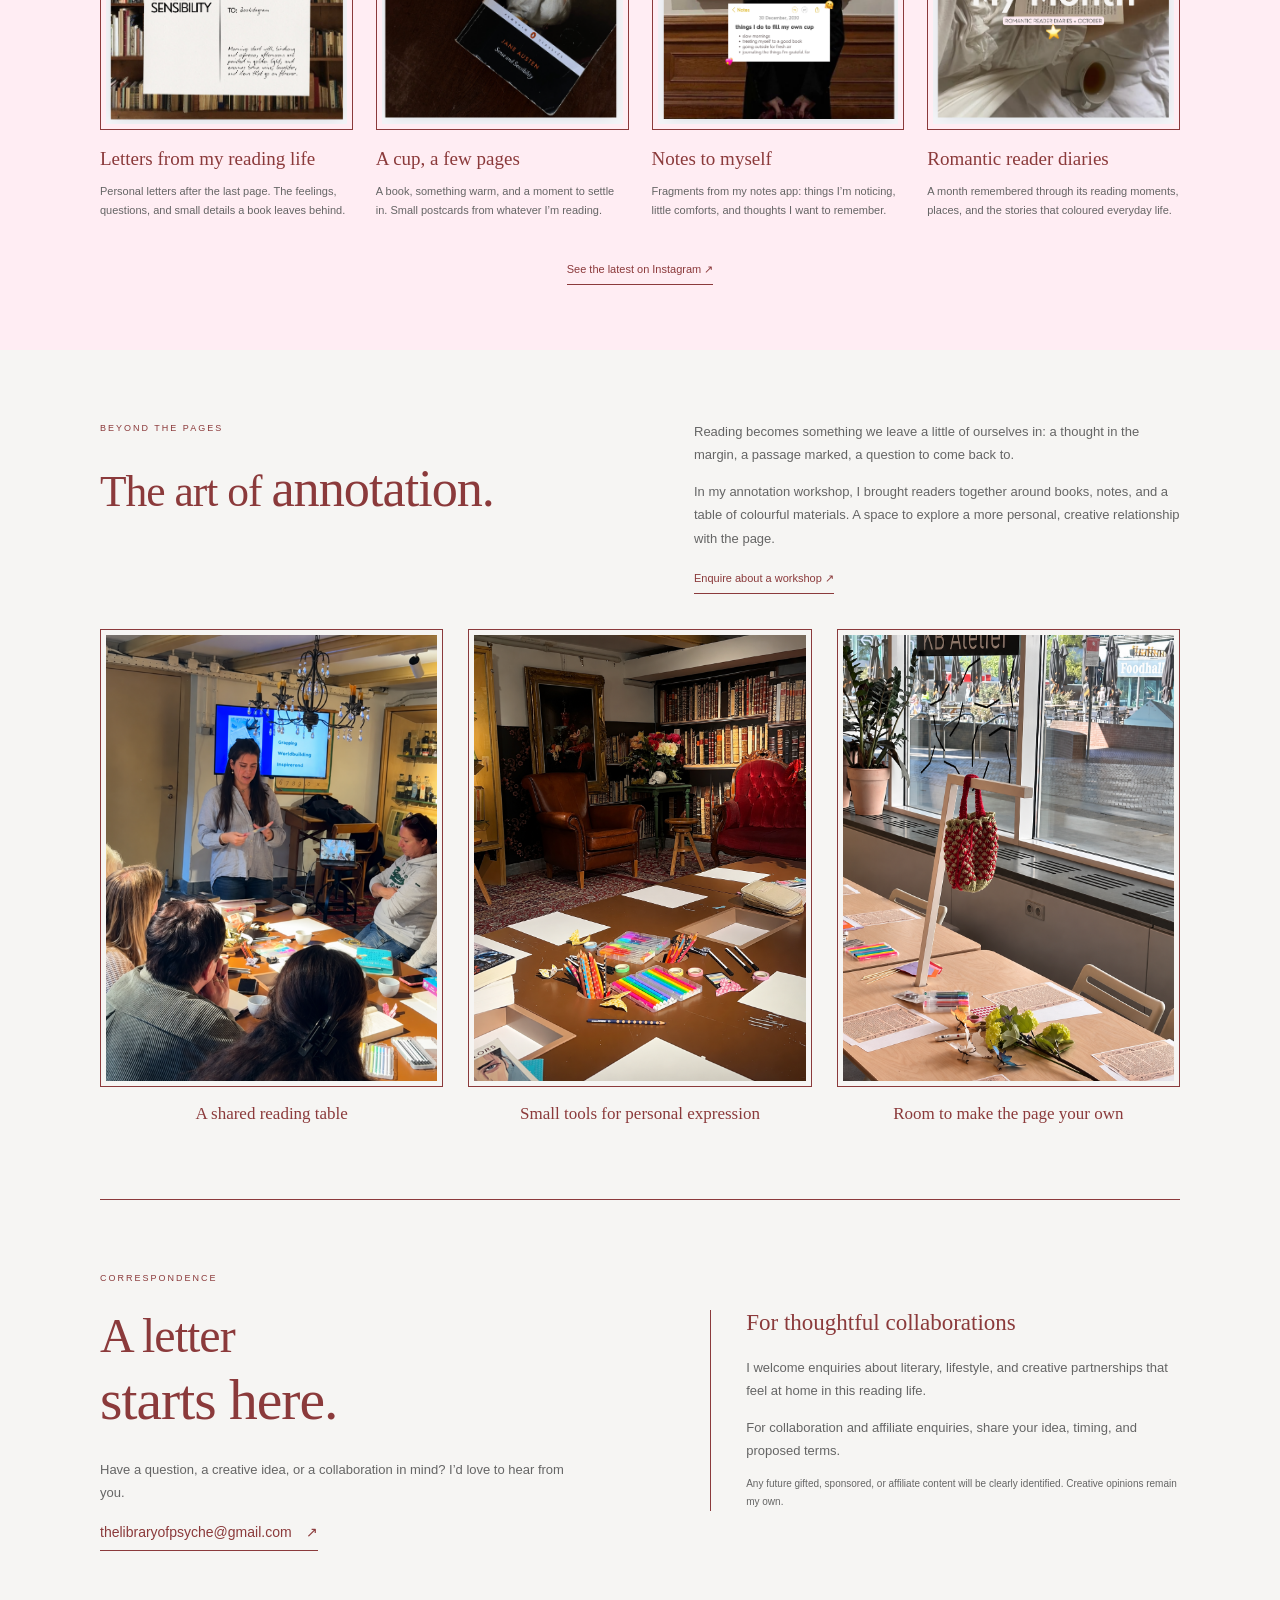
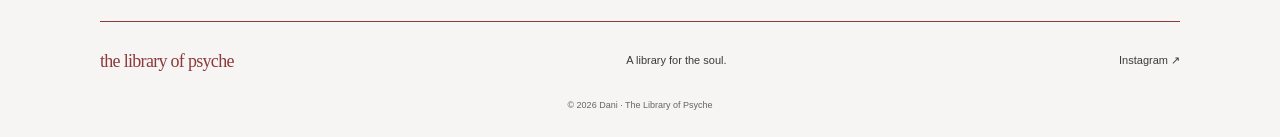
==== commit 30ab317c: "Add files via upload" ====
--- a/index.html
+++ b/index.html
@@ -10,7 +10,7 @@
 </head>
 <body>
 <a class="skip" href="#main">Skip to content</a>
-<header class="header wrap"><a class="brand" href="#" aria-label="The Library of Psyche home">the library of psyche</a><nav aria-label="Main navigation"><a href="#about">The story</a><a href="#work">The collection</a><a href="#workshops">Workshops</a><a href="https://www.instagram.com/thelibraryofpsyche/" target="_blank" rel="noopener noreferrer">Instagram ↗</a><a class="nav-contact" href="#contact">Contact</a></nav></header>
+<header class="header wrap"><a class="brand" href="#" aria-label="The Library of Psyche home">the library of psyche</a><nav aria-label="Main navigation"><a href="#about">The story</a><a href="#work">The collection</a><a href="#workshops">Workshops</a><a href="books.html">Reading shelf</a><a href="https://www.instagram.com/thelibraryofpsyche/" target="_blank" rel="noopener noreferrer">Instagram ↗</a><a class="nav-contact" href="#contact">Contact</a></nav></header>
 <main id="main">
 <section class="hero wrap" aria-labelledby="hero-title"><div class="hero-copy"><div class="monogram" aria-hidden="true">lp</div><p class="eyebrow">READING, REFLECTION & LITTLE RITUALS</p><h1 id="hero-title">A library<br>for the <span class="script">soul.</span></h1><p class="intro">For the pleasure of a few pages, a quiet afternoon, and a life with room for stories.</p><a class="button" href="https://www.instagram.com/thelibraryofpsyche/" target="_blank" rel="noopener noreferrer">Follow my reading life <span aria-hidden="true">↗</span></a><div class="hero-signature">a little corner of the internet, by Dani</div></div><div class="hero-art"><div class="photo-label">a cup, a few pages & a little time</div><div class="hero-photo"><img src="assets/book-and-coffee.png" alt="A heart-shaped cup of coffee beside a well-loved copy of Sense and Sensibility" width="1128" height="1388" fetchpriority="high"></div></div></section>
 
--- a/styles.css
+++ b/styles.css
@@ -8,3 +8,6 @@
 @media(max-width:760px){nav{gap:17px}.workshop-heading{gap:6%}.workshop-gallery{gap:15px}.workshop-gallery figcaption{font-size:14px}}@media(max-width:520px){nav{gap:13px;font-size:9px}.workshops{padding-block:45px}.workshop-heading{grid-template-columns:1fr;gap:5px}.workshop-gallery{grid-template-columns:1fr 1fr}.workshop-gallery figure:first-child{grid-column:1/-1}.workshop-gallery figure:first-child img{aspect-ratio:4/3}.workshop-gallery figcaption{font-size:15px}}
 
 .button:hover,.text-link:hover,.email:hover{color:var(--deep-wine)}
+
+nav{flex-wrap:wrap;justify-content:center}.shelf{padding-block:65px}.shelf-heading{text-align:center;margin-bottom:55px}.shelf h1,.shelf-editor h1{font-size:clamp(44px,6vw,72px)}.shelf-heading>p:last-child{font-size:14px;color:var(--muted)}.reading-shelf{display:grid;grid-template-columns:1fr 1fr;gap:45px}.shelf-book{display:grid;grid-template-columns:120px 1fr;gap:24px;align-items:start;border-top:1px solid var(--wine);padding-top:25px}.book-cover{aspect-ratio:2/3;background:var(--pink);color:var(--wine);display:grid;place-items:center;text-align:center;font-family:Georgia,serif;overflow:hidden}.book-cover img{width:100%;height:100%;object-fit:contain}.book-note .eyebrow{font-size:9px;margin-bottom:9px}.book-note h2{font-size:25px;margin-bottom:12px}.book-date{font-size:10px;color:var(--muted)}.book-review{font-size:13px;color:var(--muted);white-space:pre-wrap;overflow-wrap:anywhere}.affiliate-note{font-size:11px;color:var(--muted);max-width:650px;text-align:center;margin:55px auto 0}.shelf-empty{grid-column:1/-1;text-align:center;border-block:1px solid var(--wine);padding:65px 20px}.shelf-empty .script{font-size:35px;color:var(--wine)}.shelf-empty p{font-size:13px;margin:15px 0 0;color:var(--muted)}.shelf-editor{max-width:850px;padding-block:55px}.shelf-editor>p{font-size:13px}.editor-notice{background:var(--pink);padding:18px}.book-form{display:grid;grid-template-columns:1fr 1fr;gap:20px;margin-block:30px}.book-form label{font-size:12px}.optional{font-size:10px;color:var(--muted)}input,textarea{font:inherit;color:var(--ink);background:var(--paper);border:1px solid var(--wine);padding:11px;width:100%;margin-top:6px;border-radius:0}input:focus-visible,textarea:focus-visible,button:focus-visible,.import-label:focus-within{outline:2px solid var(--deep-wine);outline-offset:3px}.full{grid-column:1/-1}button{cursor:pointer;font:inherit;background:var(--paper)}.editor-actions{display:flex;align-items:center;gap:24px;flex-wrap:wrap}.text-button{border:0;padding:5px;color:var(--wine);text-decoration:underline;font-size:12px}.import-label{cursor:pointer}.preview-title{margin-top:55px}.edit-row{display:flex;gap:20px;align-items:center;border-top:1px solid var(--wine);padding-block:10px;font-size:13px}.edit-row>span{flex:1}.shelf-editor .reading-shelf{margin-top:35px}.shelf-editor .shelf-book{grid-template-columns:90px 1fr;gap:17px}#editor-status{font-size:13px;color:var(--deep-wine)}
+@media(max-width:900px){.reading-shelf{grid-template-columns:1fr}.shelf-book{grid-template-columns:140px 1fr}.header{flex-wrap:wrap}}@media(max-width:520px){.book-form{grid-template-columns:1fr}.shelf-book{grid-template-columns:95px 1fr;gap:20px}.book-note h2{font-size:23px}.shelf-heading br{display:none}.shelf{padding-block:40px}.shelf-heading{margin-bottom:35px}}
